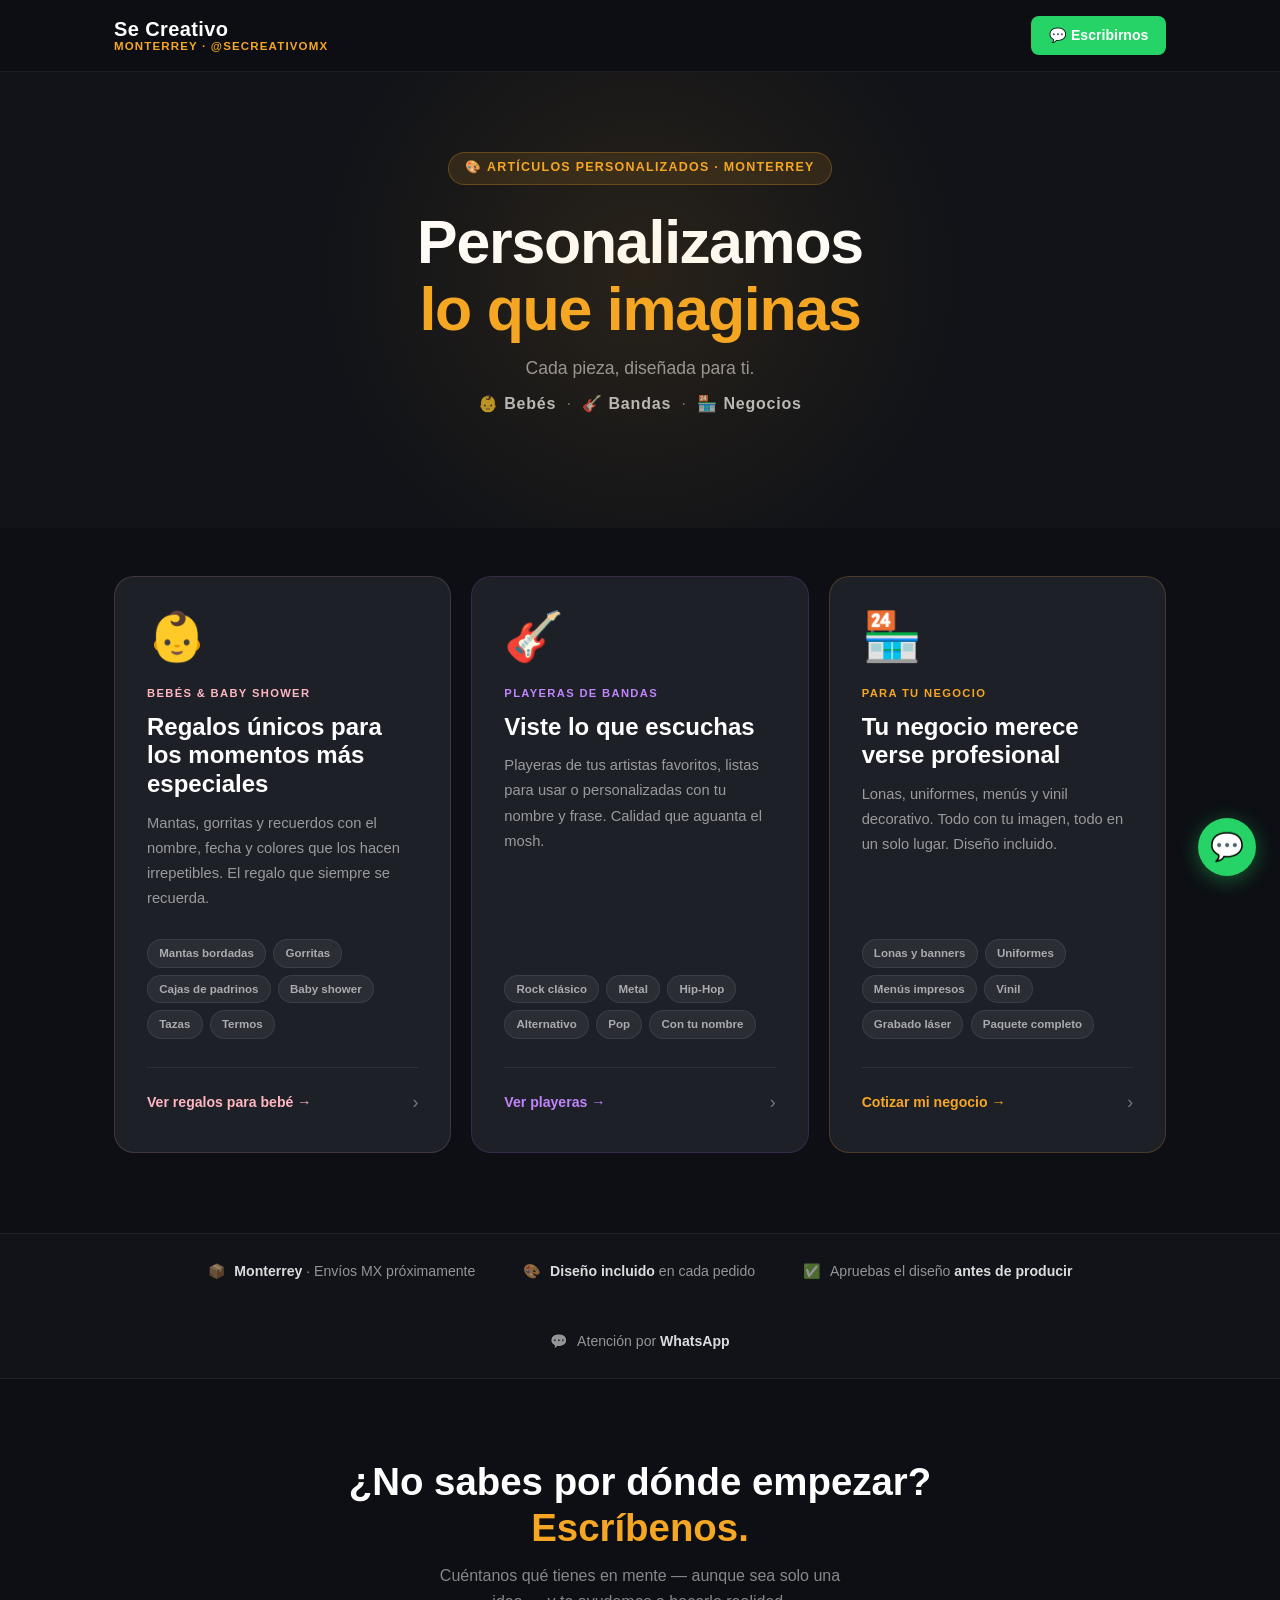
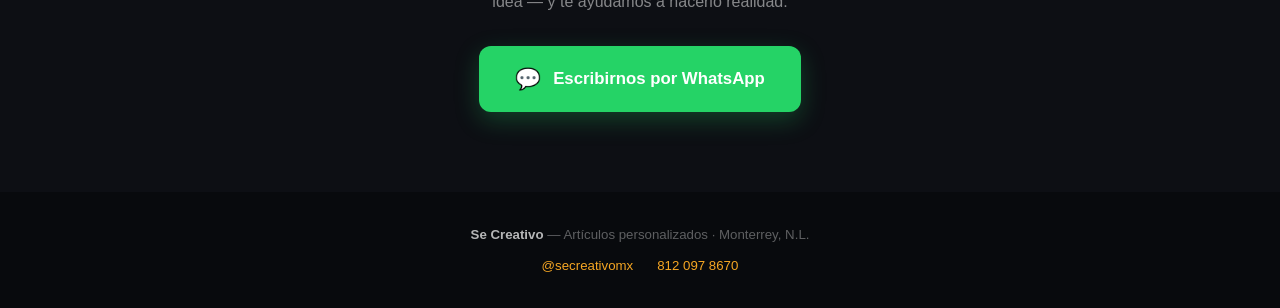
==== 02-se-creativo/index.html @ 80b51a8d "Create index.html" ====
<!DOCTYPE html>
<html lang="es">
<head>
  <meta charset="UTF-8" />
  <meta name="viewport" content="width=device-width, initial-scale=1.0" />
  <title>Se Creativo — Personalizamos lo que imaginas</title>
  <meta name="description" content="Artículos personalizados en Monterrey. Regalos para bebés, playeras de bandas y material para tu negocio. Hecho a tu medida." />
  <style>
    *, *::before, *::after { box-sizing: border-box; margin: 0; padding: 0; }
    html { scroll-behavior: smooth; }
    body {
      font-family: 'Segoe UI', Arial, sans-serif;
      color: #1a1a1a;
      background: #0d0f14;
      line-height: 1.6;
      min-height: 100vh;
    }

    :root {
      --negro:    #111318;
      --oscuro:   #1e2028;
      --amarillo: #f5a623;
      --naranja:  #e8630a;
      --gris:     #f5f5f7;
      --suave:    #6b7280;
      --blanco:   #ffffff;
    }

    .container { max-width: 1100px; margin: 0 auto; padding: 0 1.5rem; }

    /* ── NAV ── */
    nav {
      background: rgba(13,15,20,.95);
      backdrop-filter: blur(12px);
      padding: 1rem 0;
      position: sticky;
      top: 0;
      z-index: 100;
      border-bottom: 1px solid rgba(255,255,255,.06);
    }
    nav .container { display: flex; justify-content: space-between; align-items: center; }
    .nav-logo { text-decoration: none; display: flex; flex-direction: column; line-height: 1.1; }
    .nav-logo .logo-main { color: #fff; font-weight: 800; font-size: 1.25rem; letter-spacing: .02em; }
    .nav-logo .logo-sub  { color: var(--amarillo); font-size: .72rem; font-weight: 600; letter-spacing: .1em; text-transform: uppercase; }
    .nav-wa {
      display: flex;
      align-items: center;
      gap: .5rem;
      background: #25d366;
      color: #fff;
      padding: .5rem 1.1rem;
      border-radius: 8px;
      font-weight: 700;
      font-size: .88rem;
      text-decoration: none;
      transition: background .15s, transform .15s;
    }
    .nav-wa:hover { background: #1fba59; transform: translateY(-1px); }

    /* ── HERO ── */
    #hero {
      background: var(--negro);
      padding: 5rem 0 4rem;
      text-align: center;
      position: relative;
      overflow: hidden;
    }
    #hero::before {
      content: '';
      position: absolute;
      top: -150px; left: 50%;
      transform: translateX(-50%);
      width: 700px; height: 700px;
      border-radius: 50%;
      background: radial-gradient(circle, rgba(245,166,35,.1) 0%, transparent 65%);
      pointer-events: none;
    }
    .hero-eyebrow {
      display: inline-flex;
      align-items: center;
      gap: .5rem;
      background: rgba(245,166,35,.12);
      border: 1px solid rgba(245,166,35,.25);
      color: var(--amarillo);
      font-size: .78rem;
      font-weight: 700;
      letter-spacing: .1em;
      text-transform: uppercase;
      padding: .35rem 1rem;
      border-radius: 20px;
      margin-bottom: 1.5rem;
    }
    #hero h1 {
      font-size: clamp(2.2rem, 6vw, 3.8rem);
      font-weight: 900;
      color: #fff;
      line-height: 1.1;
      margin-bottom: .75rem;
      letter-spacing: -.02em;
    }
    #hero h1 span { color: var(--amarillo); }
    .hero-tagline {
      font-size: 1.1rem;
      color: rgba(255,255,255,.55);
      margin-bottom: .5rem;
    }
    .hero-lineas {
      font-size: 1rem;
      color: rgba(255,255,255,.4);
      letter-spacing: .05em;
      margin-bottom: 3rem;
    }
    .hero-lineas strong { color: rgba(255,255,255,.7); font-weight: 600; }

    /* ── CARDS ── */
    #lineas {
      background: #0d0f14;
      padding: 3rem 0 5rem;
    }
    .lineas-grid {
      display: grid;
      grid-template-columns: repeat(3, 1fr);
      gap: 1.25rem;
    }
    .linea-card {
      position: relative;
      border-radius: 20px;
      overflow: hidden;
      text-decoration: none;
      display: flex;
      flex-direction: column;
      min-height: 420px;
      border: 1.5px solid rgba(255,255,255,.07);
      background: var(--oscuro);
      transition: transform .25s, border-color .25s, box-shadow .25s;
      cursor: pointer;
    }
    .linea-card:hover {
      transform: translateY(-6px);
      box-shadow: 0 24px 60px rgba(0,0,0,.5);
    }
    .linea-card:hover .linea-bg { opacity: 1; }
    .linea-card:hover .linea-arrow { transform: translateX(4px); }

    .linea-bg {
      position: absolute;
      inset: 0;
      opacity: 0;
      transition: opacity .3s;
      pointer-events: none;
    }
    .card-bebes   .linea-bg { background: radial-gradient(circle at 30% 70%, rgba(255,182,193,.08) 0%, transparent 60%); }
    .card-bandas  .linea-bg { background: radial-gradient(circle at 70% 30%, rgba(180,100,255,.1)  0%, transparent 60%); }
    .card-negocio .linea-bg { background: radial-gradient(circle at 50% 80%, rgba(245,166,35,.1)   0%, transparent 60%); }

    .card-bebes   { border-color: rgba(255,182,193,.15); }
    .card-bandas  { border-color: rgba(180,100,255,.15); }
    .card-negocio { border-color: rgba(245,166,35,.2);   }

    .card-bebes:hover   { border-color: rgba(255,182,193,.5); box-shadow: 0 24px 60px rgba(255,182,193,.12); }
    .card-bandas:hover  { border-color: rgba(180,100,255,.5); box-shadow: 0 24px 60px rgba(180,100,255,.12); }
    .card-negocio:hover { border-color: rgba(245,166,35,.5);  box-shadow: 0 24px 60px rgba(245,166,35,.15);  }

    .linea-content {
      position: relative;
      z-index: 1;
      padding: 2.25rem 2rem;
      display: flex;
      flex-direction: column;
      flex: 1;
    }

    .linea-icon {
      font-size: 3rem;
      margin-bottom: 1.5rem;
      display: block;
      line-height: 1;
    }

    .linea-tag {
      font-size: .7rem;
      font-weight: 700;
      letter-spacing: .12em;
      text-transform: uppercase;
      margin-bottom: .6rem;
    }
    .card-bebes   .linea-tag { color: #ffb6c1; }
    .card-bandas  .linea-tag { color: #c084fc; }
    .card-negocio .linea-tag { color: var(--amarillo); }

    .linea-card h2 {
      font-size: 1.5rem;
      font-weight: 800;
      color: #fff;
      line-height: 1.2;
      margin-bottom: .75rem;
    }

    .linea-desc {
      font-size: .92rem;
      color: rgba(255,255,255,.55);
      line-height: 1.7;
      flex: 1;
      margin-bottom: 1.75rem;
    }

    .linea-productos {
      display: flex;
      flex-wrap: wrap;
      gap: .45rem;
      margin-bottom: 1.75rem;
    }
    .producto-chip {
      font-size: .72rem;
      font-weight: 600;
      padding: .25rem .7rem;
      border-radius: 20px;
      background: rgba(255,255,255,.06);
      color: rgba(255,255,255,.6);
      border: 1px solid rgba(255,255,255,.08);
    }

    .linea-cta {
      display: flex;
      align-items: center;
      justify-content: space-between;
      padding-top: 1.25rem;
      border-top: 1px solid rgba(255,255,255,.08);
    }
    .linea-cta-text {
      font-size: .88rem;
      font-weight: 700;
      color: #fff;
    }
    .linea-arrow {
      font-size: 1.1rem;
      color: rgba(255,255,255,.4);
      transition: transform .2s;
    }
    .card-bebes   .linea-cta-text { color: #ffb6c1; }
    .card-bandas  .linea-cta-text { color: #c084fc; }
    .card-negocio .linea-cta-text { color: var(--amarillo); }

    /* ── STRIP DE CONFIANZA ── */
    #trust {
      background: var(--negro);
      border-top: 1px solid rgba(255,255,255,.06);
      border-bottom: 1px solid rgba(255,255,255,.06);
      padding: 1.6rem 0;
    }
    .trust-inner {
      display: flex;
      align-items: center;
      justify-content: center;
      gap: 3rem;
      flex-wrap: wrap;
    }
    .trust-item {
      display: flex;
      align-items: center;
      gap: .55rem;
      font-size: .88rem;
      color: rgba(255,255,255,.55);
    }
    .trust-item strong { color: rgba(255,255,255,.85); }

    /* ── CTA WHATSAPP ── */
    #contacto {
      background: #0d0f14;
      padding: 5rem 0;
      text-align: center;
    }
    #contacto h2 {
      font-size: clamp(1.6rem, 4vw, 2.4rem);
      font-weight: 900;
      color: #fff;
      margin-bottom: .75rem;
      line-height: 1.2;
    }
    #contacto h2 span { color: var(--amarillo); }
    #contacto p {
      color: rgba(255,255,255,.5);
      font-size: 1rem;
      max-width: 420px;
      margin: 0 auto 2rem;
    }
    .wa-btn {
      display: inline-flex;
      align-items: center;
      gap: .75rem;
      background: #25d366;
      color: #fff;
      padding: 1rem 2.25rem;
      border-radius: 12px;
      font-weight: 700;
      font-size: 1.05rem;
      text-decoration: none;
      transition: background .15s, transform .15s, box-shadow .15s;
      box-shadow: 0 8px 24px rgba(37,211,102,.25);
    }
    .wa-btn:hover { background: #1fba59; transform: translateY(-2px); box-shadow: 0 12px 32px rgba(37,211,102,.35); }
    .wa-btn .icon { font-size: 1.3rem; }

    /* ── FOOTER ── */
    footer {
      background: #080a0d;
      color: rgba(255,255,255,.35);
      text-align: center;
      padding: 2rem 1rem;
      font-size: .83rem;
    }
    footer strong { color: rgba(255,255,255,.7); }
    footer a { color: var(--amarillo); text-decoration: none; }
    .footer-links {
      display: flex;
      justify-content: center;
      gap: 1.5rem;
      margin-top: .6rem;
      flex-wrap: wrap;
    }

    /* ── WhatsApp flotante ── */
    .whatsapp-float {
      position: fixed;
      bottom: 1.5rem;
      right: 1.5rem;
      width: 58px; height: 58px;
      background: #25d366;
      border-radius: 50%;
      display: flex; align-items: center; justify-content: center;
      font-size: 1.7rem;
      box-shadow: 0 4px 20px rgba(37,211,102,.4);
      text-decoration: none;
      z-index: 200;
      transition: transform .2s;
    }
    .whatsapp-float:hover { transform: scale(1.1); }

    /* ── RESPONSIVE ── */
    @media (max-width: 900px) {
      .lineas-grid { grid-template-columns: 1fr; max-width: 480px; margin: 0 auto; }
      .linea-card { min-height: 300px; }
    }

    @media (max-width: 600px) {
      #hero { padding: 3.5rem 0 3rem; }
      #lineas { padding: 2rem 0 4rem; }
      .trust-inner { gap: 1.5rem; }
      #contacto { padding: 3.5rem 0; }
    }
  </style>
</head>
<body>

  <!-- NAV -->
  <nav>
    <div class="container">
      <a href="#" class="nav-logo">
        <span class="logo-main">Se Creativo</span>
        <span class="logo-sub">Monterrey · @secreativomx</span>
      </a>
      <a href="https://wa.me/528120978670?text=Hola%2C%20me%20interesa%20algo%20personalizado"
         class="nav-wa" target="_blank" rel="noopener">
        💬 Escribirnos
      </a>
    </div>
  </nav>

  <!-- HERO -->
  <section id="hero">
    <div class="container">
      <span class="hero-eyebrow">🎨 Artículos personalizados · Monterrey</span>
      <h1>Personalizamos<br><span>lo que imaginas</span></h1>
      <p class="hero-tagline">Cada pieza, diseñada para ti.</p>
      <p class="hero-lineas">
        <strong>👶 Bebés</strong> &nbsp;·&nbsp;
        <strong>🎸 Bandas</strong> &nbsp;·&nbsp;
        <strong>🏪 Negocios</strong>
      </p>
    </div>
  </section>

  <!-- LÍNEAS DE NEGOCIO -->
  <section id="lineas">
    <div class="container">
      <div class="lineas-grid">

        <!-- BEBÉS -->
        <a href="https://wa.me/528120978670?text=Hola%2C%20me%20interesan%20regalos%20personalizados%20para%20beb%C3%A9"
           class="linea-card card-bebes" target="_blank" rel="noopener">
          <div class="linea-bg"></div>
          <div class="linea-content">
            <span class="linea-icon">👶</span>
            <span class="linea-tag">Bebés &amp; Baby Shower</span>
            <h2>Regalos únicos para los momentos más especiales</h2>
            <p class="linea-desc">
              Mantas, gorritas y recuerdos con el nombre, fecha y colores que los hacen irrepetibles.
              El regalo que siempre se recuerda.
            </p>
            <div class="linea-productos">
              <span class="producto-chip">Mantas bordadas</span>
              <span class="producto-chip">Gorritas</span>
              <span class="producto-chip">Cajas de padrinos</span>
              <span class="producto-chip">Baby shower</span>
              <span class="producto-chip">Tazas</span>
              <span class="producto-chip">Termos</span>
            </div>
            <div class="linea-cta">
              <span class="linea-cta-text">Ver regalos para bebé →</span>
              <span class="linea-arrow">›</span>
            </div>
          </div>
        </a>

        <!-- BANDAS -->
        <a href="https://wa.me/528120978670?text=Hola%2C%20me%20interesan%20las%20playeras%20de%20bandas"
           class="linea-card card-bandas" target="_blank" rel="noopener">
          <div class="linea-bg"></div>
          <div class="linea-content">
            <span class="linea-icon">🎸</span>
            <span class="linea-tag">Playeras de Bandas</span>
            <h2>Viste lo que escuchas</h2>
            <p class="linea-desc">
              Playeras de tus artistas favoritos, listas para usar o personalizadas con tu nombre y frase.
              Calidad que aguanta el mosh.
            </p>
            <div class="linea-productos">
              <span class="producto-chip">Rock clásico</span>
              <span class="producto-chip">Metal</span>
              <span class="producto-chip">Hip-Hop</span>
              <span class="producto-chip">Alternativo</span>
              <span class="producto-chip">Pop</span>
              <span class="producto-chip">Con tu nombre</span>
            </div>
            <div class="linea-cta">
              <span class="linea-cta-text">Ver playeras →</span>
              <span class="linea-arrow">›</span>
            </div>
          </div>
        </a>

        <!-- NEGOCIOS -->
        <a href="vestir-tu-negocio.html" class="linea-card card-negocio">
          <div class="linea-bg"></div>
          <div class="linea-content">
            <span class="linea-icon">🏪</span>
            <span class="linea-tag">Para tu Negocio</span>
            <h2>Tu negocio merece verse profesional</h2>
            <p class="linea-desc">
              Lonas, uniformes, menús y vinil decorativo. Todo con tu imagen, todo en un solo lugar.
              Diseño incluido.
            </p>
            <div class="linea-productos">
              <span class="producto-chip">Lonas y banners</span>
              <span class="producto-chip">Uniformes</span>
              <span class="producto-chip">Menús impresos</span>
              <span class="producto-chip">Vinil</span>
              <span class="producto-chip">Grabado láser</span>
              <span class="producto-chip">Paquete completo</span>
            </div>
            <div class="linea-cta">
              <span class="linea-cta-text">Cotizar mi negocio →</span>
              <span class="linea-arrow">›</span>
            </div>
          </div>
        </a>

      </div>
    </div>
  </section>

  <!-- STRIP DE CONFIANZA -->
  <div id="trust">
    <div class="container">
      <div class="trust-inner">
        <div class="trust-item">
          <span>📦</span>
          <span><strong>Monterrey</strong> · Envíos MX próximamente</span>
        </div>
        <div class="trust-item">
          <span>🎨</span>
          <span><strong>Diseño incluido</strong> en cada pedido</span>
        </div>
        <div class="trust-item">
          <span>✅</span>
          <span>Apruebas el diseño <strong>antes de producir</strong></span>
        </div>
        <div class="trust-item">
          <span>💬</span>
          <span>Atención por <strong>WhatsApp</strong></span>
        </div>
      </div>
    </div>
  </div>

  <!-- CONTACTO -->
  <section id="contacto">
    <div class="container">
      <h2>¿No sabes por dónde empezar?<br><span>Escríbenos.</span></h2>
      <p>Cuéntanos qué tienes en mente — aunque sea solo una idea — y te ayudamos a hacerlo realidad.</p>
      <a href="https://wa.me/528120978670?text=Hola%2C%20quiero%20un%20art%C3%ADculo%20personalizado"
         class="wa-btn" target="_blank" rel="noopener">
        <span class="icon">💬</span>
        Escribirnos por WhatsApp
      </a>
    </div>
  </section>

  <!-- FOOTER -->
  <footer>
    <p><strong>Se Creativo</strong> — Artículos personalizados · Monterrey, N.L.</p>
    <div class="footer-links">
      <a href="https://www.instagram.com/secreativomx" target="_blank" rel="noopener">@secreativomx</a>
      <a href="https://wa.me/528120978670" target="_blank" rel="noopener">812 097 8670</a>
    </div>
  </footer>

  <!-- WhatsApp flotante -->
  <a href="https://wa.me/528120978670?text=Hola%2C%20quiero%20un%20art%C3%ADculo%20personalizado"
     class="whatsapp-float" target="_blank" rel="noopener" aria-label="Contactar por WhatsApp">
    💬
  </a>

</body>
</html>
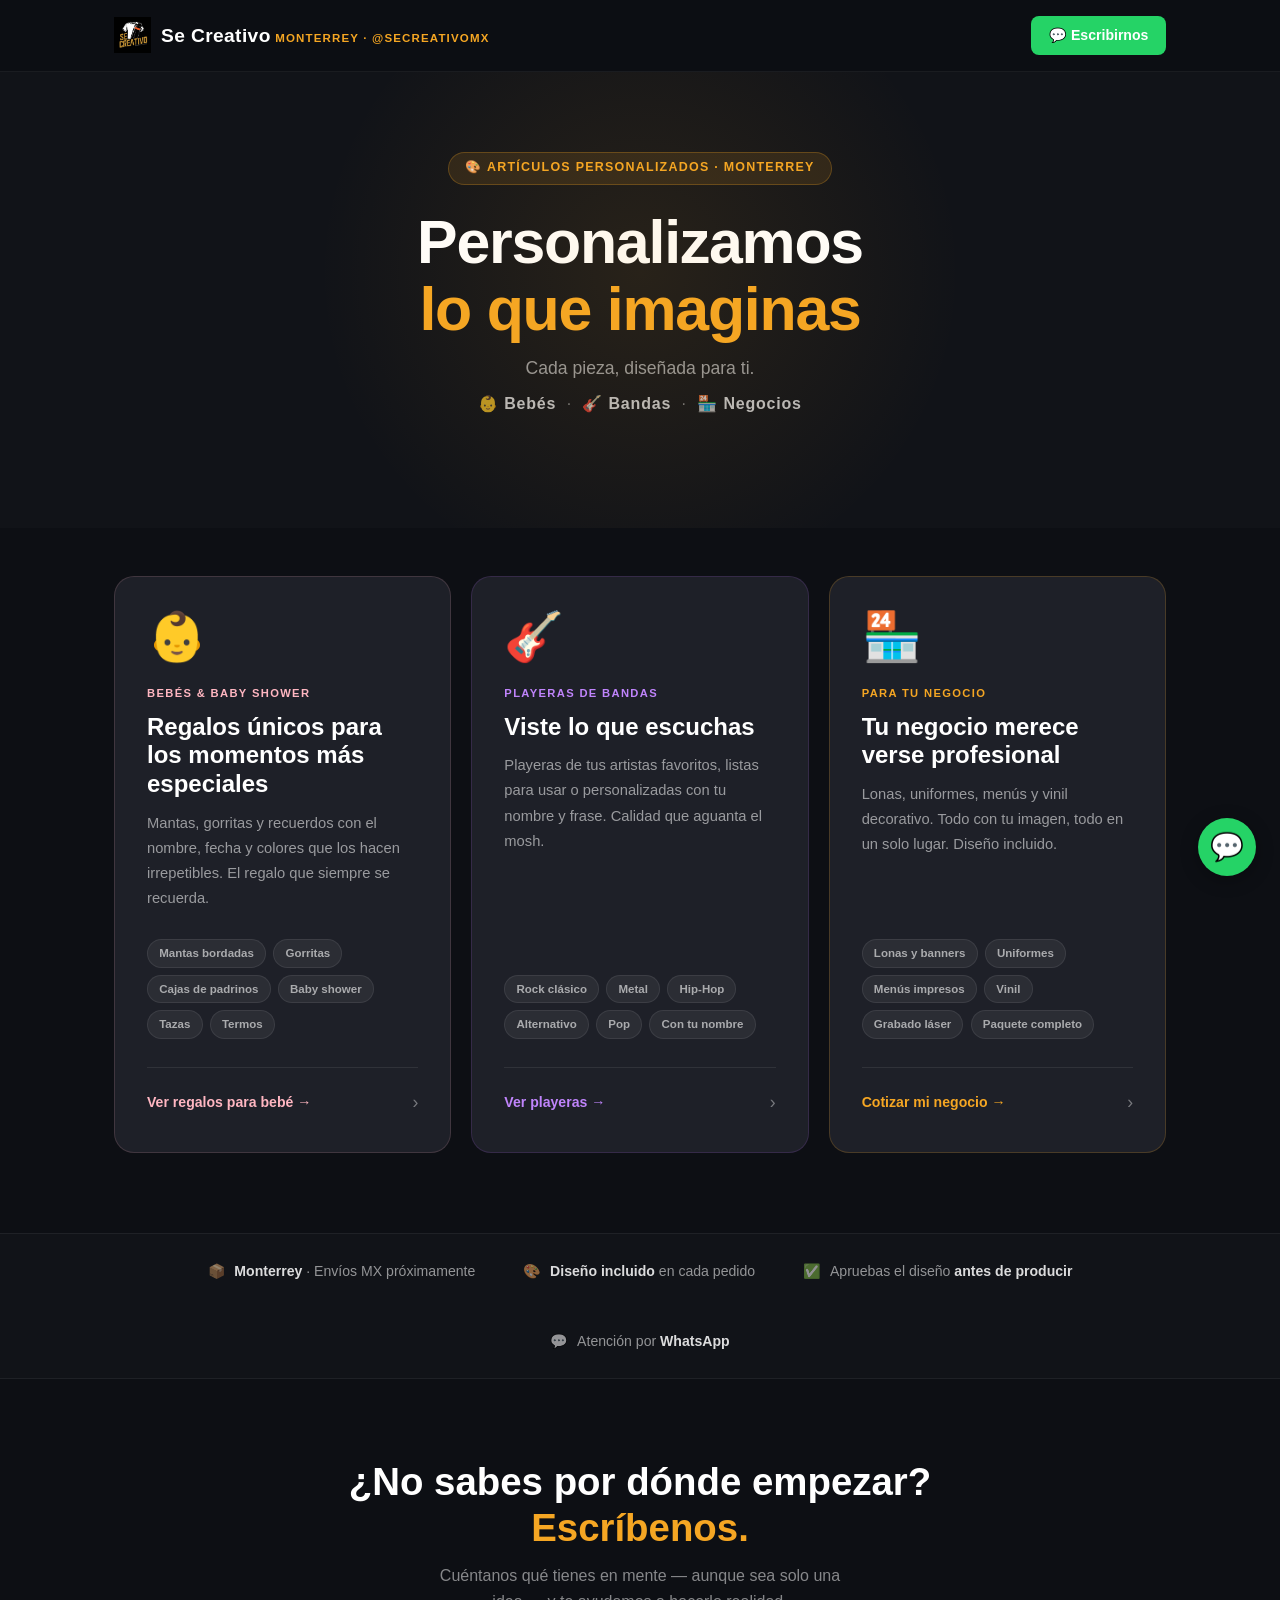
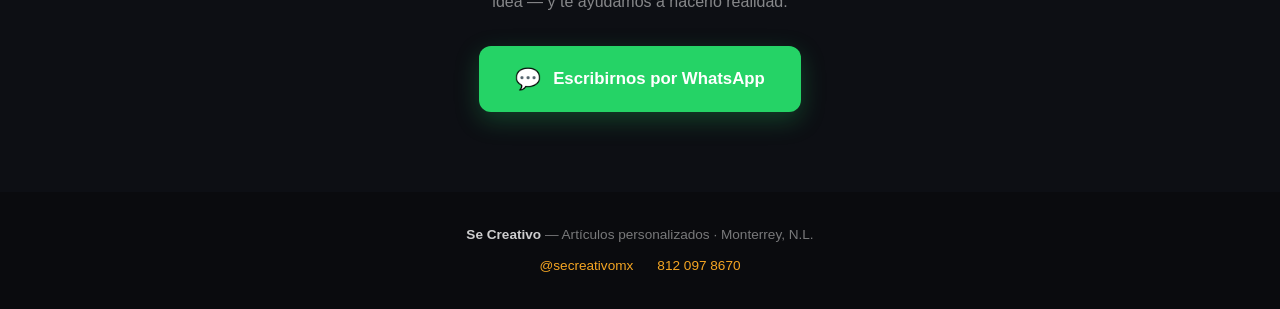
==== commit 3bc4a57b: "cambios-secreativo cambios" ====
--- a/02-se-creativo/index.html
+++ b/02-se-creativo/index.html
@@ -5,343 +5,91 @@
   <meta name="viewport" content="width=device-width, initial-scale=1.0" />
   <title>Se Creativo — Personalizamos lo que imaginas</title>
   <meta name="description" content="Artículos personalizados en Monterrey. Regalos para bebés, playeras de bandas y material para tu negocio. Hecho a tu medida." />
+  <link rel="icon" type="image/png" href="secreativologo.png" />
+  <!-- Open Graph -->
+  <meta property="og:type"        content="website" />
+  <meta property="og:url"         content="https://secreativo.mx/" />
+  <meta property="og:title"       content="Se Creativo — Personalizamos lo que imaginas" />
+  <meta property="og:description" content="Artículos personalizados en Monterrey. Regalos para bebés, playeras de bandas y material para tu negocio. Hecho a tu medida." />
+  <meta property="og:image"       content="https://secreativo.mx/secreativologo.png" />
+  <meta property="og:locale"      content="es_MX" />
+  <!-- Twitter / X -->
+  <meta name="twitter:card"        content="summary" />
+  <meta name="twitter:title"       content="Se Creativo — Personalizamos lo que imaginas" />
+  <meta name="twitter:description" content="Artículos personalizados en Monterrey. Regalos para bebés, playeras de bandas y material para tu negocio." />
+  <meta name="twitter:image"       content="https://secreativo.mx/secreativologo.png" />
+  <link rel="stylesheet" href="styles.css" />
   <style>
-    *, *::before, *::after { box-sizing: border-box; margin: 0; padding: 0; }
-    html { scroll-behavior: smooth; }
-    body {
-      font-family: 'Segoe UI', Arial, sans-serif;
-      color: #1a1a1a;
-      background: #0d0f14;
-      line-height: 1.6;
-      min-height: 100vh;
-    }
-
-    :root {
-      --negro:    #111318;
-      --oscuro:   #1e2028;
-      --amarillo: #f5a623;
-      --naranja:  #e8630a;
-      --gris:     #f5f5f7;
-      --suave:    #6b7280;
-      --blanco:   #ffffff;
-    }
-
-    .container { max-width: 1100px; margin: 0 auto; padding: 0 1.5rem; }
-
-    /* ── NAV ── */
-    nav {
-      background: rgba(13,15,20,.95);
-      backdrop-filter: blur(12px);
-      padding: 1rem 0;
-      position: sticky;
-      top: 0;
-      z-index: 100;
-      border-bottom: 1px solid rgba(255,255,255,.06);
-    }
-    nav .container { display: flex; justify-content: space-between; align-items: center; }
-    .nav-logo { text-decoration: none; display: flex; flex-direction: column; line-height: 1.1; }
-    .nav-logo .logo-main { color: #fff; font-weight: 800; font-size: 1.25rem; letter-spacing: .02em; }
-    .nav-logo .logo-sub  { color: var(--amarillo); font-size: .72rem; font-weight: 600; letter-spacing: .1em; text-transform: uppercase; }
-    .nav-wa {
-      display: flex;
-      align-items: center;
-      gap: .5rem;
-      background: #25d366;
-      color: #fff;
-      padding: .5rem 1.1rem;
-      border-radius: 8px;
-      font-weight: 700;
-      font-size: .88rem;
-      text-decoration: none;
-      transition: background .15s, transform .15s;
-    }
+    body { background: #0d0f14; min-height: 100vh; }
+
+    /* nav override: blur en index */
+    nav { background: rgba(13,15,20,.95); backdrop-filter: blur(12px); }
+    .nav-wa { display: flex; align-items: center; gap: .5rem; background: #25d366; color: #fff; padding: .5rem 1.1rem; border-radius: 8px; font-weight: 700; font-size: .88rem; text-decoration: none; transition: background .15s, transform .15s; }
     .nav-wa:hover { background: #1fba59; transform: translateY(-1px); }
 
     /* ── HERO ── */
-    #hero {
-      background: var(--negro);
-      padding: 5rem 0 4rem;
-      text-align: center;
-      position: relative;
-      overflow: hidden;
-    }
-    #hero::before {
-      content: '';
-      position: absolute;
-      top: -150px; left: 50%;
-      transform: translateX(-50%);
-      width: 700px; height: 700px;
-      border-radius: 50%;
-      background: radial-gradient(circle, rgba(245,166,35,.1) 0%, transparent 65%);
-      pointer-events: none;
-    }
-    .hero-eyebrow {
-      display: inline-flex;
-      align-items: center;
-      gap: .5rem;
-      background: rgba(245,166,35,.12);
-      border: 1px solid rgba(245,166,35,.25);
-      color: var(--amarillo);
-      font-size: .78rem;
-      font-weight: 700;
-      letter-spacing: .1em;
-      text-transform: uppercase;
-      padding: .35rem 1rem;
-      border-radius: 20px;
-      margin-bottom: 1.5rem;
-    }
-    #hero h1 {
-      font-size: clamp(2.2rem, 6vw, 3.8rem);
-      font-weight: 900;
-      color: #fff;
-      line-height: 1.1;
-      margin-bottom: .75rem;
-      letter-spacing: -.02em;
-    }
+    #hero { background: var(--negro); padding: 5rem 0 4rem; text-align: center; position: relative; overflow: hidden; }
+    #hero::before { content: ''; position: absolute; top: -150px; left: 50%; transform: translateX(-50%); width: 700px; height: 700px; border-radius: 50%; background: radial-gradient(circle, rgba(245,166,35,.1) 0%, transparent 65%); pointer-events: none; }
+    .hero-eyebrow { display: inline-flex; align-items: center; gap: .5rem; background: rgba(245,166,35,.12); border: 1px solid rgba(245,166,35,.25); color: var(--amarillo); font-size: .78rem; font-weight: 700; letter-spacing: .1em; text-transform: uppercase; padding: .35rem 1rem; border-radius: 20px; margin-bottom: 1.5rem; }
+    #hero h1 { font-size: clamp(2.2rem, 6vw, 3.8rem); font-weight: 900; color: #fff; line-height: 1.1; margin-bottom: .75rem; letter-spacing: -.02em; }
     #hero h1 span { color: var(--amarillo); }
-    .hero-tagline {
-      font-size: 1.1rem;
-      color: rgba(255,255,255,.55);
-      margin-bottom: .5rem;
-    }
-    .hero-lineas {
-      font-size: 1rem;
-      color: rgba(255,255,255,.4);
-      letter-spacing: .05em;
-      margin-bottom: 3rem;
-    }
+    .hero-tagline { font-size: 1.1rem; color: rgba(255,255,255,.55); margin-bottom: .5rem; }
+    .hero-lineas { font-size: 1rem; color: rgba(255,255,255,.4); letter-spacing: .05em; margin-bottom: 3rem; }
     .hero-lineas strong { color: rgba(255,255,255,.7); font-weight: 600; }
 
     /* ── CARDS ── */
-    #lineas {
-      background: #0d0f14;
-      padding: 3rem 0 5rem;
-    }
-    .lineas-grid {
-      display: grid;
-      grid-template-columns: repeat(3, 1fr);
-      gap: 1.25rem;
-    }
-    .linea-card {
-      position: relative;
-      border-radius: 20px;
-      overflow: hidden;
-      text-decoration: none;
-      display: flex;
-      flex-direction: column;
-      min-height: 420px;
-      border: 1.5px solid rgba(255,255,255,.07);
-      background: var(--oscuro);
-      transition: transform .25s, border-color .25s, box-shadow .25s;
-      cursor: pointer;
-    }
-    .linea-card:hover {
-      transform: translateY(-6px);
-      box-shadow: 0 24px 60px rgba(0,0,0,.5);
-    }
+    #lineas { background: #0d0f14; padding: 3rem 0 5rem; }
+    .lineas-grid { display: grid; grid-template-columns: repeat(3, 1fr); gap: 1.25rem; }
+    .linea-card { position: relative; border-radius: 20px; overflow: hidden; text-decoration: none; display: flex; flex-direction: column; min-height: 420px; border: 1.5px solid rgba(255,255,255,.07); background: var(--oscuro); transition: transform .25s, border-color .25s, box-shadow .25s; cursor: pointer; }
+    .linea-card:hover { transform: translateY(-6px); box-shadow: 0 24px 60px rgba(0,0,0,.5); }
     .linea-card:hover .linea-bg { opacity: 1; }
     .linea-card:hover .linea-arrow { transform: translateX(4px); }
-
-    .linea-bg {
-      position: absolute;
-      inset: 0;
-      opacity: 0;
-      transition: opacity .3s;
-      pointer-events: none;
-    }
+    .linea-bg { position: absolute; inset: 0; opacity: 0; transition: opacity .3s; pointer-events: none; }
     .card-bebes   .linea-bg { background: radial-gradient(circle at 30% 70%, rgba(255,182,193,.08) 0%, transparent 60%); }
     .card-bandas  .linea-bg { background: radial-gradient(circle at 70% 30%, rgba(180,100,255,.1)  0%, transparent 60%); }
     .card-negocio .linea-bg { background: radial-gradient(circle at 50% 80%, rgba(245,166,35,.1)   0%, transparent 60%); }
-
     .card-bebes   { border-color: rgba(255,182,193,.15); }
     .card-bandas  { border-color: rgba(180,100,255,.15); }
-    .card-negocio { border-color: rgba(245,166,35,.2);   }
-
+    .card-negocio { border-color: rgba(245,166,35,.2); }
     .card-bebes:hover   { border-color: rgba(255,182,193,.5); box-shadow: 0 24px 60px rgba(255,182,193,.12); }
     .card-bandas:hover  { border-color: rgba(180,100,255,.5); box-shadow: 0 24px 60px rgba(180,100,255,.12); }
-    .card-negocio:hover { border-color: rgba(245,166,35,.5);  box-shadow: 0 24px 60px rgba(245,166,35,.15);  }
-
-    .linea-content {
-      position: relative;
-      z-index: 1;
-      padding: 2.25rem 2rem;
-      display: flex;
-      flex-direction: column;
-      flex: 1;
-    }
-
-    .linea-icon {
-      font-size: 3rem;
-      margin-bottom: 1.5rem;
-      display: block;
-      line-height: 1;
-    }
-
-    .linea-tag {
-      font-size: .7rem;
-      font-weight: 700;
-      letter-spacing: .12em;
-      text-transform: uppercase;
-      margin-bottom: .6rem;
-    }
+    .card-negocio:hover { border-color: rgba(245,166,35,.5);  box-shadow: 0 24px 60px rgba(245,166,35,.15); }
+    .linea-content { position: relative; z-index: 1; padding: 2.25rem 2rem; display: flex; flex-direction: column; flex: 1; }
+    .linea-icon { font-size: 3rem; margin-bottom: 1.5rem; display: block; line-height: 1; }
+    .linea-tag { font-size: .7rem; font-weight: 700; letter-spacing: .12em; text-transform: uppercase; margin-bottom: .6rem; }
     .card-bebes   .linea-tag { color: #ffb6c1; }
     .card-bandas  .linea-tag { color: #c084fc; }
     .card-negocio .linea-tag { color: var(--amarillo); }
-
-    .linea-card h2 {
-      font-size: 1.5rem;
-      font-weight: 800;
-      color: #fff;
-      line-height: 1.2;
-      margin-bottom: .75rem;
-    }
-
-    .linea-desc {
-      font-size: .92rem;
-      color: rgba(255,255,255,.55);
-      line-height: 1.7;
-      flex: 1;
-      margin-bottom: 1.75rem;
-    }
-
-    .linea-productos {
-      display: flex;
-      flex-wrap: wrap;
-      gap: .45rem;
-      margin-bottom: 1.75rem;
-    }
-    .producto-chip {
-      font-size: .72rem;
-      font-weight: 600;
-      padding: .25rem .7rem;
-      border-radius: 20px;
-      background: rgba(255,255,255,.06);
-      color: rgba(255,255,255,.6);
-      border: 1px solid rgba(255,255,255,.08);
-    }
-
-    .linea-cta {
-      display: flex;
-      align-items: center;
-      justify-content: space-between;
-      padding-top: 1.25rem;
-      border-top: 1px solid rgba(255,255,255,.08);
-    }
-    .linea-cta-text {
-      font-size: .88rem;
-      font-weight: 700;
-      color: #fff;
-    }
-    .linea-arrow {
-      font-size: 1.1rem;
-      color: rgba(255,255,255,.4);
-      transition: transform .2s;
-    }
+    .linea-card h2 { font-size: 1.5rem; font-weight: 800; color: #fff; line-height: 1.2; margin-bottom: .75rem; }
+    .linea-desc { font-size: .92rem; color: rgba(255,255,255,.55); line-height: 1.7; flex: 1; margin-bottom: 1.75rem; }
+    .linea-productos { display: flex; flex-wrap: wrap; gap: .45rem; margin-bottom: 1.75rem; }
+    .producto-chip { font-size: .72rem; font-weight: 600; padding: .25rem .7rem; border-radius: 20px; background: rgba(255,255,255,.06); color: rgba(255,255,255,.6); border: 1px solid rgba(255,255,255,.08); }
+    .linea-cta { display: flex; align-items: center; justify-content: space-between; padding-top: 1.25rem; border-top: 1px solid rgba(255,255,255,.08); }
+    .linea-cta-text { font-size: .88rem; font-weight: 700; }
+    .linea-arrow { font-size: 1.1rem; color: rgba(255,255,255,.4); transition: transform .2s; }
     .card-bebes   .linea-cta-text { color: #ffb6c1; }
     .card-bandas  .linea-cta-text { color: #c084fc; }
     .card-negocio .linea-cta-text { color: var(--amarillo); }
 
-    /* ── STRIP DE CONFIANZA ── */
-    #trust {
-      background: var(--negro);
-      border-top: 1px solid rgba(255,255,255,.06);
-      border-bottom: 1px solid rgba(255,255,255,.06);
-      padding: 1.6rem 0;
-    }
-    .trust-inner {
-      display: flex;
-      align-items: center;
-      justify-content: center;
-      gap: 3rem;
-      flex-wrap: wrap;
-    }
-    .trust-item {
-      display: flex;
-      align-items: center;
-      gap: .55rem;
-      font-size: .88rem;
-      color: rgba(255,255,255,.55);
-    }
+    /* ── TRUST STRIP ── */
+    #trust { background: var(--negro); border-top: 1px solid rgba(255,255,255,.06); border-bottom: 1px solid rgba(255,255,255,.06); padding: 1.6rem 0; }
+    .trust-inner { display: flex; align-items: center; justify-content: center; gap: 3rem; flex-wrap: wrap; }
+    .trust-item { display: flex; align-items: center; gap: .55rem; font-size: .88rem; color: rgba(255,255,255,.55); }
     .trust-item strong { color: rgba(255,255,255,.85); }
 
-    /* ── CTA WHATSAPP ── */
-    #contacto {
-      background: #0d0f14;
-      padding: 5rem 0;
-      text-align: center;
-    }
-    #contacto h2 {
-      font-size: clamp(1.6rem, 4vw, 2.4rem);
-      font-weight: 900;
-      color: #fff;
-      margin-bottom: .75rem;
-      line-height: 1.2;
-    }
+    /* ── CONTACTO ── */
+    #contacto { background: #0d0f14; padding: 5rem 0; text-align: center; }
+    #contacto h2 { font-size: clamp(1.6rem, 4vw, 2.4rem); font-weight: 900; color: #fff; margin-bottom: .75rem; line-height: 1.2; }
     #contacto h2 span { color: var(--amarillo); }
-    #contacto p {
-      color: rgba(255,255,255,.5);
-      font-size: 1rem;
-      max-width: 420px;
-      margin: 0 auto 2rem;
-    }
-    .wa-btn {
-      display: inline-flex;
-      align-items: center;
-      gap: .75rem;
-      background: #25d366;
-      color: #fff;
-      padding: 1rem 2.25rem;
-      border-radius: 12px;
-      font-weight: 700;
-      font-size: 1.05rem;
-      text-decoration: none;
-      transition: background .15s, transform .15s, box-shadow .15s;
-      box-shadow: 0 8px 24px rgba(37,211,102,.25);
-    }
+    #contacto p { color: rgba(255,255,255,.5); font-size: 1rem; max-width: 420px; margin: 0 auto 2rem; }
+    .wa-btn { display: inline-flex; align-items: center; gap: .75rem; background: #25d366; color: #fff; padding: 1rem 2.25rem; border-radius: 12px; font-weight: 700; font-size: 1.05rem; text-decoration: none; transition: background .15s, transform .15s, box-shadow .15s; box-shadow: 0 8px 24px rgba(37,211,102,.25); }
     .wa-btn:hover { background: #1fba59; transform: translateY(-2px); box-shadow: 0 12px 32px rgba(37,211,102,.35); }
     .wa-btn .icon { font-size: 1.3rem; }
 
-    /* ── FOOTER ── */
-    footer {
-      background: #080a0d;
-      color: rgba(255,255,255,.35);
-      text-align: center;
-      padding: 2rem 1rem;
-      font-size: .83rem;
-    }
-    footer strong { color: rgba(255,255,255,.7); }
-    footer a { color: var(--amarillo); text-decoration: none; }
-    .footer-links {
-      display: flex;
-      justify-content: center;
-      gap: 1.5rem;
-      margin-top: .6rem;
-      flex-wrap: wrap;
-    }
-
-    /* ── WhatsApp flotante ── */
-    .whatsapp-float {
-      position: fixed;
-      bottom: 1.5rem;
-      right: 1.5rem;
-      width: 58px; height: 58px;
-      background: #25d366;
-      border-radius: 50%;
-      display: flex; align-items: center; justify-content: center;
-      font-size: 1.7rem;
-      box-shadow: 0 4px 20px rgba(37,211,102,.4);
-      text-decoration: none;
-      z-index: 200;
-      transition: transform .2s;
-    }
-    .whatsapp-float:hover { transform: scale(1.1); }
-
-    /* ── RESPONSIVE ── */
     @media (max-width: 900px) {
       .lineas-grid { grid-template-columns: 1fr; max-width: 480px; margin: 0 auto; }
       .linea-card { min-height: 300px; }
     }
-
     @media (max-width: 600px) {
       #hero { padding: 3.5rem 0 3rem; }
       #lineas { padding: 2rem 0 4rem; }
@@ -356,8 +104,11 @@
   <nav>
     <div class="container">
       <a href="#" class="nav-logo">
-        <span class="logo-main">Se Creativo</span>
-        <span class="logo-sub">Monterrey · @secreativomx</span>
+        <img src="secreativologo.png" alt="Se Creativo logo" />
+        <div>
+          <span class="logo-main">Se Creativo</span>
+          <span class="logo-sub">Monterrey · @secreativomx</span>
+        </div>
       </a>
       <a href="https://wa.me/528120978670?text=Hola%2C%20me%20interesa%20algo%20personalizado"
          class="nav-wa" target="_blank" rel="noopener">
--- a/02-se-creativo/styles.css
+++ b/02-se-creativo/styles.css
@@ -0,0 +1,210 @@
+/* ── RESET & BASE ── */
+*, *::before, *::after { box-sizing: border-box; margin: 0; padding: 0; }
+html { scroll-behavior: smooth; }
+body {
+  font-family: 'Segoe UI', Arial, sans-serif;
+  color: #1a1a1a;
+  line-height: 1.6;
+}
+
+/* ── VARIABLES ── */
+:root {
+  --negro:    #111318;
+  --oscuro:   #1e2028;
+  --amarillo: #f5a623;
+  --naranja:  #e8630a;
+  --gris:     #f5f5f7;
+  --suave:    #6b7280;
+  --blanco:   #ffffff;
+}
+
+/* ── LAYOUT ── */
+.container { max-width: 1100px; margin: 0 auto; padding: 0 1.5rem; }
+
+/* ── BOTONES ── */
+.btn {
+  display: inline-block;
+  padding: .9rem 2rem;
+  border-radius: 8px;
+  font-weight: 700;
+  font-size: 1rem;
+  text-decoration: none;
+  transition: transform .15s, box-shadow .15s, background .15s;
+  cursor: pointer;
+}
+.btn:hover { transform: translateY(-2px); box-shadow: 0 8px 24px rgba(0,0,0,.2); }
+.btn-primary { background: var(--amarillo); color: var(--negro); }
+.btn-primary:hover { background: #e09a1a; }
+.btn-outline { background: transparent; color: #fff; border: 2px solid rgba(255,255,255,.5); }
+.btn-outline:hover { border-color: #fff; background: rgba(255,255,255,.08); }
+
+/* ── NAV ── */
+nav {
+  background: var(--negro);
+  padding: 1rem 0;
+  position: sticky;
+  top: 0;
+  z-index: 100;
+  border-bottom: 1px solid rgba(255,255,255,.06);
+}
+nav .container { display: flex; justify-content: space-between; align-items: center; gap: 1rem; }
+.nav-logo { text-decoration: none; display: flex; flex-direction: row; align-items: center; gap: .65rem; line-height: 1.1; }
+.nav-logo img { height: 36px; width: auto; display: block; }
+.nav-logo .logo-main { color: #fff; font-weight: 800; font-size: 1.2rem; letter-spacing: .02em; }
+.nav-logo .logo-sub  { color: var(--amarillo); font-size: .72rem; font-weight: 600; letter-spacing: .1em; text-transform: uppercase; }
+.nav-cta {
+  background: var(--amarillo);
+  color: var(--negro);
+  padding: .55rem 1.25rem;
+  border-radius: 6px;
+  font-weight: 700;
+  font-size: .9rem;
+  text-decoration: none;
+  transition: background .15s;
+}
+.nav-cta:hover { background: #e09a1a; }
+.nav-back {
+  display: flex;
+  align-items: center;
+  gap: .5rem;
+  color: rgba(255,255,255,.6);
+  font-size: .88rem;
+  text-decoration: none;
+  transition: color .15s;
+}
+.nav-back:hover { color: var(--amarillo); }
+
+/* ── TIPOGRAFÍA DE SECCIÓN ── */
+.section-eyebrow {
+  color: var(--naranja);
+  font-size: .78rem;
+  font-weight: 700;
+  letter-spacing: .12em;
+  text-transform: uppercase;
+  margin-bottom: .6rem;
+}
+.section-title {
+  font-size: clamp(1.6rem, 3vw, 2.2rem);
+  font-weight: 800;
+  color: var(--negro);
+  margin-bottom: 1rem;
+  line-height: 1.2;
+}
+.section-sub { font-size: 1rem; color: var(--suave); max-width: 520px; }
+
+/* ── CASO DE ÉXITO (compartido) ── */
+.caso-grid {
+  display: grid;
+  grid-template-columns: 1fr 1fr;
+  gap: 4rem;
+  align-items: center;
+}
+.caso-tag {
+  display: inline-block;
+  background: rgba(232,99,10,.12);
+  color: var(--naranja);
+  font-size: .75rem;
+  font-weight: 700;
+  padding: .3rem .8rem;
+  border-radius: 20px;
+  letter-spacing: .08em;
+  text-transform: uppercase;
+  margin-bottom: 1rem;
+}
+.caso-texto p { color: var(--suave); font-size: 1rem; line-height: 1.75; margin-bottom: 1rem; }
+.caso-lista { list-style: none; display: flex; flex-direction: column; gap: .6rem; margin: 1.25rem 0 1.75rem; }
+.caso-lista li { display: flex; align-items: center; gap: .75rem; font-size: .95rem; color: #333; }
+.caso-lista li::before {
+  content: '';
+  width: 22px; height: 22px;
+  background: var(--amarillo);
+  border-radius: 50%;
+  flex-shrink: 0;
+}
+.caso-visual { background: var(--negro); border-radius: 16px; padding: 2.5rem; color: #fff; }
+.caso-visual-title {
+  font-size: .8rem;
+  font-weight: 700;
+  letter-spacing: .1em;
+  text-transform: uppercase;
+  color: var(--amarillo);
+  margin-bottom: 1.5rem;
+}
+.caso-items { display: flex; flex-direction: column; gap: 1rem; }
+.caso-item {
+  display: flex;
+  align-items: center;
+  gap: 1rem;
+  background: rgba(255,255,255,.06);
+  border-radius: 10px;
+  padding: .9rem 1rem;
+}
+.caso-item-icon { font-size: 1.4rem; flex-shrink: 0; }
+.caso-item-label { font-size: .9rem; font-weight: 600; }
+.caso-item-desc  { font-size: .78rem; color: rgba(255,255,255,.55); margin-top: .1rem; }
+.caso-total {
+  border-top: 1px solid rgba(255,255,255,.1);
+  margin-top: 1.25rem;
+  padding-top: 1.25rem;
+  display: flex;
+  justify-content: space-between;
+  align-items: center;
+}
+.caso-total span { font-size: .85rem; color: rgba(255,255,255,.6); }
+.caso-total strong { font-size: 1rem; color: var(--amarillo); }
+
+/* ── WHATSAPP ── */
+.wa-block {
+  display: inline-flex;
+  align-items: center;
+  gap: .75rem;
+  background: #25d366;
+  color: #fff;
+  padding: 1rem 2rem;
+  border-radius: 10px;
+  font-weight: 700;
+  font-size: 1rem;
+  text-decoration: none;
+  transition: background .15s, transform .15s;
+}
+.wa-block:hover { background: #1fba59; transform: translateY(-2px); }
+.wa-block .wa-icon { font-size: 1.4rem; }
+.whatsapp-float {
+  position: fixed;
+  bottom: 1.5rem;
+  right: 1.5rem;
+  width: 58px; height: 58px;
+  background: #25d366;
+  border-radius: 50%;
+  display: flex; align-items: center; justify-content: center;
+  font-size: 1.7rem;
+  box-shadow: 0 4px 18px rgba(0,0,0,.3);
+  text-decoration: none;
+  z-index: 200;
+  transition: transform .2s;
+}
+.whatsapp-float:hover { transform: scale(1.1); }
+
+/* ── FOOTER ── */
+footer {
+  background: #0a0b0e;
+  color: rgba(255,255,255,.45);
+  text-align: center;
+  padding: 2rem 1rem;
+  font-size: .85rem;
+}
+footer strong { color: rgba(255,255,255,.8); }
+footer a { color: var(--amarillo); text-decoration: none; }
+.footer-links {
+  display: flex;
+  justify-content: center;
+  gap: 1.5rem;
+  margin-top: .6rem;
+  flex-wrap: wrap;
+}
+
+/* ── RESPONSIVE COMPARTIDO ── */
+@media (max-width: 700px) {
+  .caso-grid { grid-template-columns: 1fr; gap: 2rem; }
+  .caso-visual { padding: 1.5rem; }
+}
